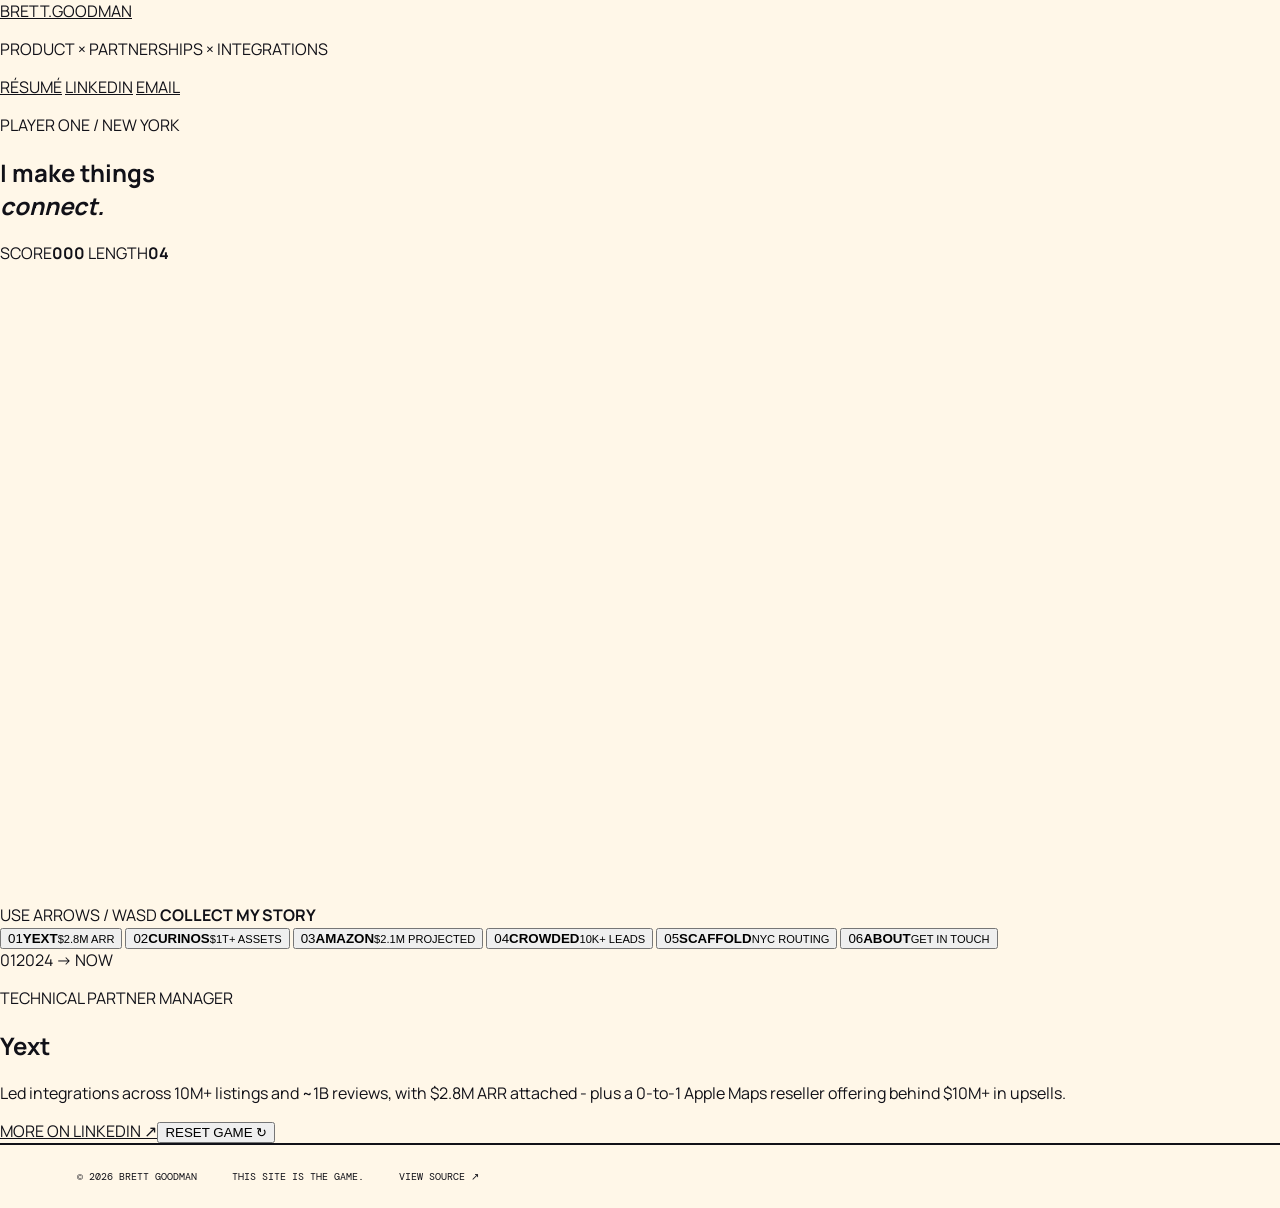
==== 1-index.html @ eaa5b6fe "Make Snake the site navigation" ====
<!doctype html>
<html lang="en">
<head>
  <meta charset="utf-8">
  <meta name="viewport" content="width=device-width,initial-scale=1,viewport-fit=cover">
  <meta name="description" content="Brett Goodman connects products, platforms, and people. Play the site to explore his work.">
  <meta name="theme-color" content="#0b0d14">
  <title>Brett Goodman - product, partnerships, integrations</title>
  <link rel="preconnect" href="https://fonts.googleapis.com">
  <link rel="preconnect" href="https://fonts.gstatic.com" crossorigin>
  <link href="https://fonts.googleapis.com/css2?family=DM+Mono:wght@400;500&family=Instrument+Serif:ital@0;1&family=Manrope:wght@600;700;800&display=swap" rel="stylesheet">
  <link rel="stylesheet" href="styles.css">
</head>
<body>
  <main class="shell">
    <header class="topbar">
      <a class="wordmark" href="#board" aria-label="Brett Goodman home"><span class="status-dot"></span>BRETT.GOODMAN</a>
      <p class="role">PRODUCT <span>×</span> PARTNERSHIPS <span>×</span> INTEGRATIONS</p>
      <nav aria-label="Contact links">
        <a href="/Brett_Goodman_Resume.pdf">RÉSUMÉ</a>
        <a href="https://www.linkedin.com/in/brettgoodman11">LINKEDIN</a>
        <a href="mailto:brettgoodman11@gmail.com">EMAIL</a>
      </nav>
    </header>

    <section class="game-shell" id="board" aria-labelledby="intro-title">
      <div class="game-hud">
        <div class="intro-lockup">
          <p>PLAYER ONE / NEW YORK</p>
          <h1 id="intro-title">I make things<br><em>connect.</em></h1>
        </div>
        <div class="score" aria-live="polite">
          <span>SCORE</span><strong id="score-value">000</strong>
          <span>LENGTH</span><strong id="length-value">04</strong>
        </div>
      </div>

      <div class="playfield-wrap">
        <canvas id="snake-canvas" tabindex="0" aria-label="Snake résumé. Use arrow keys or WASD to collect work pellets."></canvas>
        <div class="board-copy" aria-hidden="true">
          <span>USE ARROWS / WASD</span>
          <b>COLLECT MY STORY</b>
        </div>
        <div class="game-toast" id="game-toast" role="status"></div>
      </div>

      <div class="content-strip" id="content-strip" aria-label="Explore Brett's work">
        <button class="content-card active" data-node="yext"><span>01</span><b>YEXT</b><small>$2.8M ARR</small></button>
        <button class="content-card" data-node="curinos"><span>02</span><b>CURINOS</b><small>$1T+ ASSETS</small></button>
        <button class="content-card" data-node="amazon"><span>03</span><b>AMAZON</b><small>$2.1M PROJECTED</small></button>
        <button class="content-card" data-node="crowded"><span>04</span><b>CROWDED</b><small>10K+ LEADS</small></button>
        <button class="content-card" data-node="scaffold"><span>05</span><b>SCAFFOLD</b><small>NYC ROUTING</small></button>
        <button class="content-card" data-node="about"><span>06</span><b>ABOUT</b><small>GET IN TOUCH</small></button>
      </div>

      <div class="mobile-controls" aria-label="Snake controls">
        <button data-direction="up" aria-label="Move up">↑</button>
        <div><button data-direction="left" aria-label="Move left">←</button><button data-direction="down" aria-label="Move down">↓</button><button data-direction="right" aria-label="Move right">→</button></div>
      </div>
    </section>

    <section class="detail-dock" id="detail-dock" aria-live="polite">
      <div class="detail-index"><span id="detail-number">01</span><span id="detail-year">2024 → NOW</span></div>
      <div class="detail-main"><p id="detail-kicker">TECHNICAL PARTNER MANAGER</p><h2 id="detail-title">Yext</h2><p id="detail-copy">Led integrations across 10M+ listings and ~1B reviews, with $2.8M ARR attached - plus a 0-to-1 Apple Maps reseller offering behind $10M+ in upsells.</p></div>
      <div class="detail-actions"><a id="detail-link" href="https://www.linkedin.com/in/brettgoodman11">MORE ON LINKEDIN ↗</a><button id="reset-game">RESET GAME ↻</button></div>
    </section>

    <footer><span>© 2026 BRETT GOODMAN</span><span>THIS SITE IS THE GAME.</span><a href="https://github.com/bgoodie11">VIEW SOURCE ↗</a></footer>
  </main>
  <script src="script.js"></script>
</body>
</html>
---- styles.css ----
:root{--cream:#fff7e8;--ink:#111118;--lime:#c8ff45;--coral:#ff6b4a;--blue:#76d8ff;--yellow:#ffd95a;--pink:#ff9dc6;--green:#9be49b}*{box-sizing:border-box}html{scroll-behavior:smooth}body{margin:0;background:var(--cream);color:var(--ink);font-family:Manrope,system-ui,sans-serif}a{color:inherit}.nav{height:70px;padding:0 clamp(20px,6vw,90px);display:flex;align-items:center;justify-content:space-between;position:absolute;z-index:5;width:100%}.logo{font-size:22px;font-weight:800;text-decoration:none}.logo span{color:var(--coral)}.nav nav{display:flex;gap:28px}.nav nav a{font:500 12px "DM Mono";text-decoration:none}.hero{min-height:60vh;padding:120px clamp(24px,9vw,145px) 55px;display:flex;flex-direction:column;justify-content:center;background-image:radial-gradient(rgba(17,17,24,.08) 1px,transparent 1px);background-size:26px 26px}.hello-tag{font:500 11px "DM Mono";letter-spacing:.13em}.hero h1{font-family:"Instrument Serif",Georgia,serif;font-size:clamp(82px,13vw,185px);font-weight:400;letter-spacing:-.055em;line-height:.83;margin:22px 0 35px}.hero h1 em{font-weight:400;color:var(--coral)}.intro{font-size:clamp(17px,2vw,25px);line-height:1.45;font-weight:600;margin:0}.hero-links{display:flex;align-items:center;gap:18px;margin-top:30px;flex-wrap:wrap}.play-pill,.resume-pill{display:inline-block;border:2px solid var(--ink);border-radius:100px;padding:15px 20px;text-decoration:none;font:500 11px "DM Mono"}.play-pill{background:var(--ink);color:#fff;box-shadow:4px 4px 0 var(--lime)}.play-pill b{color:var(--lime);margin-left:12px}.resume-pill{background:var(--cream)}.play-section,.work{padding:34px clamp(20px,7vw,105px) 95px}.play-section{background:#151521;color:#fff}.game{border:2px solid #fff;border-radius:22px;overflow:hidden;box-shadow:9px 9px 0 var(--coral);background:#0d0e17}.game-bar{min-height:50px;border-bottom:2px solid #fff;display:flex;align-items:center;padding:8px 18px;gap:22px;font:10px "DM Mono";flex-wrap:wrap}.game-bar span:first-child{margin-right:auto}.game-bar i{display:inline-block;width:8px;height:8px;border-radius:50%;background:var(--lime);margin-right:7px}.game-bar .mission{color:#a7a7b5}.game-bar .mission b{color:var(--lime)}.game-bar button{color:#fff;background:none;border:1px solid #555566;border-radius:30px;padding:6px 10px;font:9px "DM Mono";cursor:pointer}.canvas-wrap{height:min(58vw,600px);min-height:430px;position:relative}canvas{width:100%;height:100%;display:block;outline:none;cursor:default}.game-toast{position:absolute;left:50%;top:22px;transform:translate(-50%,-12px);opacity:0;pointer-events:none;background:var(--lime);color:var(--ink);border:2px solid var(--ink);border-radius:100px;padding:10px 16px;font:600 10px "DM Mono";transition:.2s}.game-toast.show{opacity:1;transform:translate(-50%,0)}.game.crash{animation:crash-shake .55s cubic-bezier(.36,.07,.19,.97)}.game.crash .canvas-wrap::after{content:"CRASH";position:absolute;inset:0;z-index:3;display:grid;place-items:center;background:rgba(255,40,35,.72);color:#fff;font:800 clamp(52px,12vw,150px) Manrope,sans-serif;letter-spacing:-.07em;pointer-events:none;animation:crash-flash .62s both}@keyframes crash-shake{10%,90%{transform:translateX(-3px)}20%,80%{transform:translateX(7px)}30%,50%,70%{transform:translateX(-12px)}40%,60%{transform:translateX(12px)}}@keyframes crash-flash{0%{opacity:0}12%{opacity:1}65%{opacity:.9}100%{opacity:0}}.game-hint{margin:0;border-top:2px solid #fff;padding:10px 18px;color:#a7a7b5;font:9px "DM Mono";letter-spacing:.08em}.mobile-controls{display:none;padding:12px;text-align:center;border-top:2px solid #fff}.mobile-controls button{width:48px;height:40px;background:var(--cream);color:var(--ink);border:2px solid var(--ink);border-radius:8px;margin:2px;font-size:18px}.work{padding-top:85px}.big-card{padding:50px;border:3px solid var(--ink);border-radius:24px;min-height:390px;display:flex;flex-direction:column;justify-content:space-between;box-shadow:9px 9px 0 var(--ink)}.big-card small,.tile small{font:500 10px "DM Mono"}.big-card h3{font-size:clamp(80px,13vw,170px);letter-spacing:-.09em;line-height:.7;margin:25px 0}.big-card p{font-size:clamp(20px,3vw,35px);font-weight:700;line-height:1.2}.big-card b{font:600 12px "DM Mono";align-self:flex-end}.coral{background:#fff;color:var(--ink)}.tile-grid{display:grid;grid-template-columns:repeat(2,1fr);gap:18px;margin-top:28px}.tile{min-height:280px;border:3px solid var(--ink);border-radius:20px;padding:28px;display:flex;flex-direction:column;justify-content:space-between;text-decoration:none;transition:.15s}.tile:hover{transform:translate(-4px,-4px);box-shadow:7px 7px 0 var(--ink)}.tile h3{font-size:clamp(38px,5vw,68px);letter-spacing:-.06em;margin:20px 0}.tile p{font-weight:700;line-height:1.6}.yellow{background:#ff9900}.blue{background:#7bafd4;color:#13294b}.pink{background:#246bfd;color:#fff}.green{background:#6d50ff;color:#fff}.black{background:#c8ff45;color:var(--ink)}.work-links{display:flex;justify-content:flex-end;gap:28px;margin-top:35px;font:600 11px "DM Mono"}footer{padding:25px clamp(20px,6vw,90px);display:flex;gap:35px;font:10px "DM Mono";border-top:2px solid var(--ink)}footer a{text-decoration:none}dialog{max-width:480px;width:calc(100% - 30px);border:3px solid var(--ink);border-radius:20px;background:var(--cream);color:var(--ink);padding:38px;box-shadow:9px 9px 0 var(--coral)}dialog::backdrop{background:rgba(17,17,24,.72)}dialog h2{font-size:42px;letter-spacing:-.05em;margin:10px 0}dialog>p:not(.dialog-tag){font-size:17px;line-height:1.6}.dialog-tag{font:500 10px "DM Mono";color:#555}#dialog-link[hidden]{display:none!important}#dialog-linkedin[hidden]{display:none!important}#dialog-link{display:inline-block;margin-top:15px;background:var(--ink);color:#fff;padding:10px 15px;border-radius:30px;text-decoration:none;font:10px "DM Mono"}.dialog-close{position:absolute;right:15px;top:12px;background:none;border:0;font-size:27px;cursor:pointer}@media(max-width:760px){.nav nav a:not(:last-child){display:none}.hero{min-height:70vh;padding-top:105px}.hero h1{font-size:24vw}.hero-links{align-items:flex-start;flex-direction:column}.play-section{padding-top:24px}.canvas-wrap{height:500px}.mobile-controls{display:block}.game-bar{gap:12px}.game-bar .mission{order:5;width:100%}.tile-grid{grid-template-columns:1fr}.tile{min-height:240px}.big-card{min-height:320px}.big-card h3{font-size:23vw}.work-links{justify-content:flex-start;flex-direction:column;gap:15px}footer{display:block;line-height:2}}@media(prefers-reduced-motion:reduce){*{scroll-behavior:auto!important;transition:none!important}}
dialog.win{background:var(--lime);border-width:4px;box-shadow:14px 14px 0 var(--coral)}
dialog.win::backdrop{background:rgba(17,17,24,.6)}
dialog.win[open]{animation:win-pop .6s cubic-bezier(.2,1.5,.35,1) both,win-glow 1.4s ease-in-out .7s infinite alternate}
dialog.win .dialog-tag{color:var(--ink);font-size:11px}
dialog.win h2{font-size:clamp(58px,10vw,88px);margin:8px 0}
@keyframes win-pop{0%{transform:scale(.55) rotate(-4deg);opacity:0}65%{transform:scale(1.07) rotate(1.2deg);opacity:1}100%{transform:scale(1) rotate(0)}}
@keyframes win-glow{from{box-shadow:14px 14px 0 var(--coral)}to{box-shadow:14px 14px 0 var(--coral),0 0 70px rgba(200,255,69,.8)}}
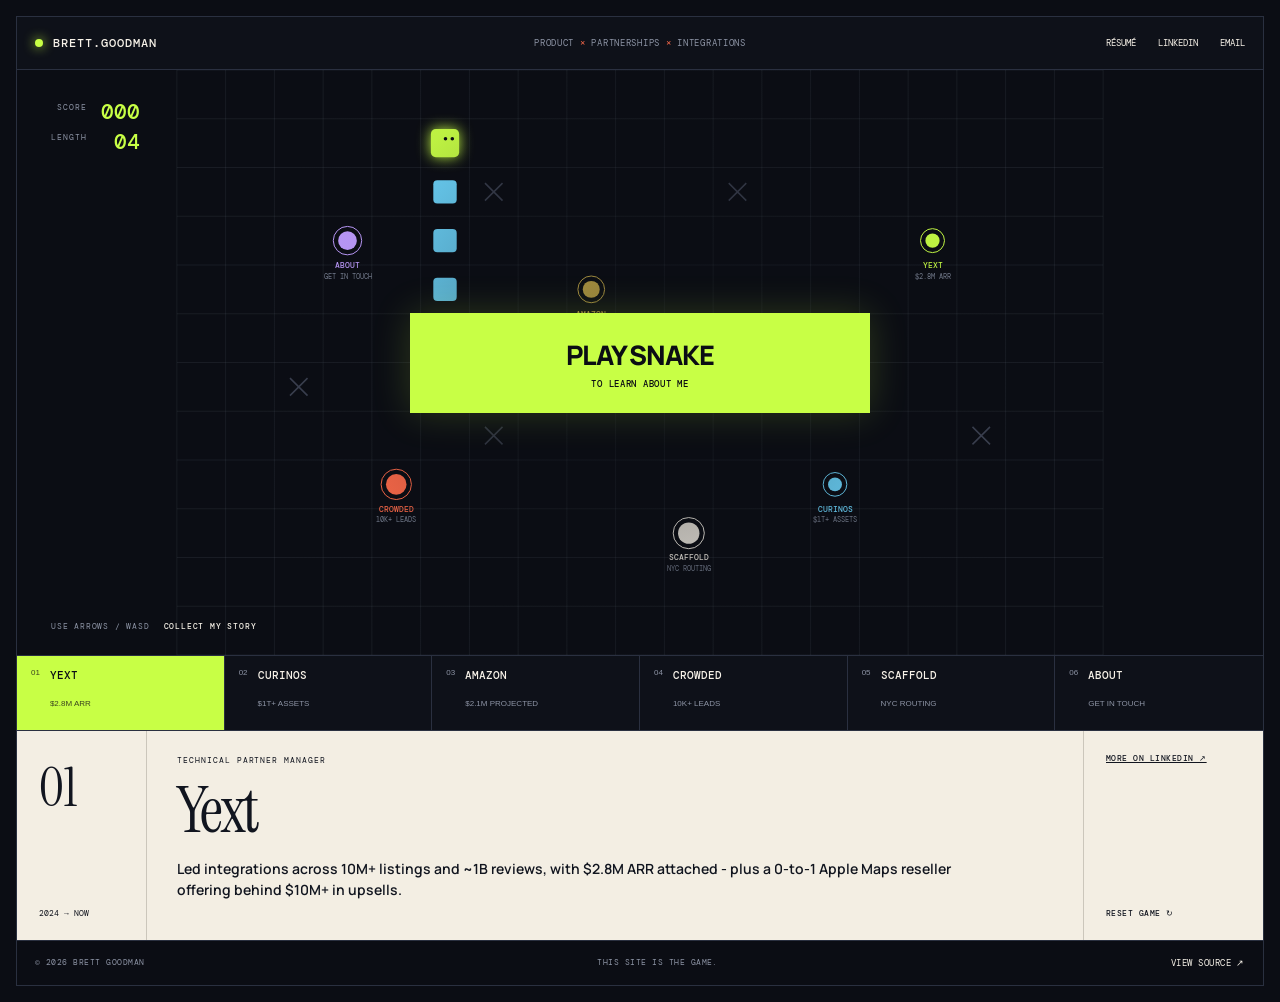
==== commit cc366d4c: "Add Snake win animation after all six pickups" ====
--- a/1-index.html
+++ b/1-index.html
@@ -25,10 +25,6 @@
 
     <section class="game-shell" id="board" aria-labelledby="intro-title">
       <div class="game-hud">
-        <div class="intro-lockup">
-          <p>PLAYER ONE / NEW YORK</p>
-          <h1 id="intro-title">I make things<br><em>connect.</em></h1>
-        </div>
         <div class="score" aria-live="polite">
           <span>SCORE</span><strong id="score-value">000</strong>
           <span>LENGTH</span><strong id="length-value">04</strong>
@@ -36,12 +32,32 @@
       </div>
 
       <div class="playfield-wrap">
-        <canvas id="snake-canvas" tabindex="0" aria-label="Snake résumé. Use arrow keys or WASD to collect work pellets."></canvas>
+        <canvas id="snake-canvas" tabindex="0" aria-label="Snake résumé. Start the game, then use arrow keys or WASD to turn the snake and collect work pellets."></canvas>
+        <div class="start-overlay" id="start-overlay">
+          <button id="start-game"><span>PLAY SNAKE</span><strong>TO LEARN ABOUT ME</strong></button>
+        </div>
+        <div class="crash-overlay" id="crash-overlay" aria-hidden="true">
+          <p class="crash-word">CRASH</p>
+          <button id="try-again"><span>TRY AGAIN</span></button>
+        </div>
+        <div class="win-overlay" id="win-overlay" aria-hidden="true">
+          <div class="win-burst" aria-hidden="true"></div>
+          <p class="win-word">YOU WIN</p>
+          <p class="win-sub">ALL 6 COLLECTED / SCORE 600</p>
+          <button id="play-again"><span>PLAY AGAIN</span></button>
+        </div>
         <div class="board-copy" aria-hidden="true">
           <span>USE ARROWS / WASD</span>
           <b>COLLECT MY STORY</b>
         </div>
         <div class="game-toast" id="game-toast" role="status"></div>
+      </div>
+
+
+
+      <div class="mobile-controls" aria-label="Snake controls">
+        <button data-direction="up" aria-label="Move up">↑</button>
+        <div><button data-direction="left" aria-label="Move left">←</button><button data-direction="down" aria-label="Move down">↓</button><button data-direction="right" aria-label="Move right">→</button></div>
       </div>
 
       <div class="content-strip" id="content-strip" aria-label="Explore Brett's work">
@@ -52,11 +68,6 @@
         <button class="content-card" data-node="scaffold"><span>05</span><b>SCAFFOLD</b><small>NYC ROUTING</small></button>
         <button class="content-card" data-node="about"><span>06</span><b>ABOUT</b><small>GET IN TOUCH</small></button>
       </div>
-
-      <div class="mobile-controls" aria-label="Snake controls">
-        <button data-direction="up" aria-label="Move up">↑</button>
-        <div><button data-direction="left" aria-label="Move left">←</button><button data-direction="down" aria-label="Move down">↓</button><button data-direction="right" aria-label="Move right">→</button></div>
-      </div>
     </section>
 
     <section class="detail-dock" id="detail-dock" aria-live="polite">
@@ -65,8 +76,9 @@
       <div class="detail-actions"><a id="detail-link" href="https://www.linkedin.com/in/brettgoodman11">MORE ON LINKEDIN ↗</a><button id="reset-game">RESET GAME ↻</button></div>
     </section>
 
-    <footer><span>© 2026 BRETT GOODMAN</span><span>THIS SITE IS THE GAME.</span><a href="https://github.com/bgoodie11">VIEW SOURCE ↗</a></footer>
+    <footer><span>© 2026 BRETT GOODMAN</span><span>THIS SITE IS THE GAME.</span><nav class="play-links" aria-label="Contact links"><a href="/Brett_Goodman_Resume.pdf">RÉSUMÉ</a><a href="https://www.linkedin.com/in/brettgoodman11">LINKEDIN</a><a href="mailto:brettgoodman11@gmail.com">EMAIL</a></nav><a href="https://github.com/bgoodie11">VIEW SOURCE ↗</a></footer>
   </main>
   <script src="script.js"></script>
 </body>
 </html>
+
--- a/styles.css
+++ b/styles.css
@@ -1,8 +1,38 @@
-:root{--cream:#fff7e8;--ink:#111118;--lime:#c8ff45;--coral:#ff6b4a;--blue:#76d8ff;--yellow:#ffd95a;--pink:#ff9dc6;--green:#9be49b}*{box-sizing:border-box}html{scroll-behavior:smooth}body{margin:0;background:var(--cream);color:var(--ink);font-family:Manrope,system-ui,sans-serif}a{color:inherit}.nav{height:70px;padding:0 clamp(20px,6vw,90px);display:flex;align-items:center;justify-content:space-between;position:absolute;z-index:5;width:100%}.logo{font-size:22px;font-weight:800;text-decoration:none}.logo span{color:var(--coral)}.nav nav{display:flex;gap:28px}.nav nav a{font:500 12px "DM Mono";text-decoration:none}.hero{min-height:60vh;padding:120px clamp(24px,9vw,145px) 55px;display:flex;flex-direction:column;justify-content:center;background-image:radial-gradient(rgba(17,17,24,.08) 1px,transparent 1px);background-size:26px 26px}.hello-tag{font:500 11px "DM Mono";letter-spacing:.13em}.hero h1{font-family:"Instrument Serif",Georgia,serif;font-size:clamp(82px,13vw,185px);font-weight:400;letter-spacing:-.055em;line-height:.83;margin:22px 0 35px}.hero h1 em{font-weight:400;color:var(--coral)}.intro{font-size:clamp(17px,2vw,25px);line-height:1.45;font-weight:600;margin:0}.hero-links{display:flex;align-items:center;gap:18px;margin-top:30px;flex-wrap:wrap}.play-pill,.resume-pill{display:inline-block;border:2px solid var(--ink);border-radius:100px;padding:15px 20px;text-decoration:none;font:500 11px "DM Mono"}.play-pill{background:var(--ink);color:#fff;box-shadow:4px 4px 0 var(--lime)}.play-pill b{color:var(--lime);margin-left:12px}.resume-pill{background:var(--cream)}.play-section,.work{padding:34px clamp(20px,7vw,105px) 95px}.play-section{background:#151521;color:#fff}.game{border:2px solid #fff;border-radius:22px;overflow:hidden;box-shadow:9px 9px 0 var(--coral);background:#0d0e17}.game-bar{min-height:50px;border-bottom:2px solid #fff;display:flex;align-items:center;padding:8px 18px;gap:22px;font:10px "DM Mono";flex-wrap:wrap}.game-bar span:first-child{margin-right:auto}.game-bar i{display:inline-block;width:8px;height:8px;border-radius:50%;background:var(--lime);margin-right:7px}.game-bar .mission{color:#a7a7b5}.game-bar .mission b{color:var(--lime)}.game-bar button{color:#fff;background:none;border:1px solid #555566;border-radius:30px;padding:6px 10px;font:9px "DM Mono";cursor:pointer}.canvas-wrap{height:min(58vw,600px);min-height:430px;position:relative}canvas{width:100%;height:100%;display:block;outline:none;cursor:default}.game-toast{position:absolute;left:50%;top:22px;transform:translate(-50%,-12px);opacity:0;pointer-events:none;background:var(--lime);color:var(--ink);border:2px solid var(--ink);border-radius:100px;padding:10px 16px;font:600 10px "DM Mono";transition:.2s}.game-toast.show{opacity:1;transform:translate(-50%,0)}.game.crash{animation:crash-shake .55s cubic-bezier(.36,.07,.19,.97)}.game.crash .canvas-wrap::after{content:"CRASH";position:absolute;inset:0;z-index:3;display:grid;place-items:center;background:rgba(255,40,35,.72);color:#fff;font:800 clamp(52px,12vw,150px) Manrope,sans-serif;letter-spacing:-.07em;pointer-events:none;animation:crash-flash .62s both}@keyframes crash-shake{10%,90%{transform:translateX(-3px)}20%,80%{transform:translateX(7px)}30%,50%,70%{transform:translateX(-12px)}40%,60%{transform:translateX(12px)}}@keyframes crash-flash{0%{opacity:0}12%{opacity:1}65%{opacity:.9}100%{opacity:0}}.game-hint{margin:0;border-top:2px solid #fff;padding:10px 18px;color:#a7a7b5;font:9px "DM Mono";letter-spacing:.08em}.mobile-controls{display:none;padding:12px;text-align:center;border-top:2px solid #fff}.mobile-controls button{width:48px;height:40px;background:var(--cream);color:var(--ink);border:2px solid var(--ink);border-radius:8px;margin:2px;font-size:18px}.work{padding-top:85px}.big-card{padding:50px;border:3px solid var(--ink);border-radius:24px;min-height:390px;display:flex;flex-direction:column;justify-content:space-between;box-shadow:9px 9px 0 var(--ink)}.big-card small,.tile small{font:500 10px "DM Mono"}.big-card h3{font-size:clamp(80px,13vw,170px);letter-spacing:-.09em;line-height:.7;margin:25px 0}.big-card p{font-size:clamp(20px,3vw,35px);font-weight:700;line-height:1.2}.big-card b{font:600 12px "DM Mono";align-self:flex-end}.coral{background:#fff;color:var(--ink)}.tile-grid{display:grid;grid-template-columns:repeat(2,1fr);gap:18px;margin-top:28px}.tile{min-height:280px;border:3px solid var(--ink);border-radius:20px;padding:28px;display:flex;flex-direction:column;justify-content:space-between;text-decoration:none;transition:.15s}.tile:hover{transform:translate(-4px,-4px);box-shadow:7px 7px 0 var(--ink)}.tile h3{font-size:clamp(38px,5vw,68px);letter-spacing:-.06em;margin:20px 0}.tile p{font-weight:700;line-height:1.6}.yellow{background:#ff9900}.blue{background:#7bafd4;color:#13294b}.pink{background:#246bfd;color:#fff}.green{background:#6d50ff;color:#fff}.black{background:#c8ff45;color:var(--ink)}.work-links{display:flex;justify-content:flex-end;gap:28px;margin-top:35px;font:600 11px "DM Mono"}footer{padding:25px clamp(20px,6vw,90px);display:flex;gap:35px;font:10px "DM Mono";border-top:2px solid var(--ink)}footer a{text-decoration:none}dialog{max-width:480px;width:calc(100% - 30px);border:3px solid var(--ink);border-radius:20px;background:var(--cream);color:var(--ink);padding:38px;box-shadow:9px 9px 0 var(--coral)}dialog::backdrop{background:rgba(17,17,24,.72)}dialog h2{font-size:42px;letter-spacing:-.05em;margin:10px 0}dialog>p:not(.dialog-tag){font-size:17px;line-height:1.6}.dialog-tag{font:500 10px "DM Mono";color:#555}#dialog-link[hidden]{display:none!important}#dialog-linkedin[hidden]{display:none!important}#dialog-link{display:inline-block;margin-top:15px;background:var(--ink);color:#fff;padding:10px 15px;border-radius:30px;text-decoration:none;font:10px "DM Mono"}.dialog-close{position:absolute;right:15px;top:12px;background:none;border:0;font-size:27px;cursor:pointer}@media(max-width:760px){.nav nav a:not(:last-child){display:none}.hero{min-height:70vh;padding-top:105px}.hero h1{font-size:24vw}.hero-links{align-items:flex-start;flex-direction:column}.play-section{padding-top:24px}.canvas-wrap{height:500px}.mobile-controls{display:block}.game-bar{gap:12px}.game-bar .mission{order:5;width:100%}.tile-grid{grid-template-columns:1fr}.tile{min-height:240px}.big-card{min-height:320px}.big-card h3{font-size:23vw}.work-links{justify-content:flex-start;flex-direction:column;gap:15px}footer{display:block;line-height:2}}@media(prefers-reduced-motion:reduce){*{scroll-behavior:auto!important;transition:none!important}}
-dialog.win{background:var(--lime);border-width:4px;box-shadow:14px 14px 0 var(--coral)}
-dialog.win::backdrop{background:rgba(17,17,24,.6)}
-dialog.win[open]{animation:win-pop .6s cubic-bezier(.2,1.5,.35,1) both,win-glow 1.4s ease-in-out .7s infinite alternate}
-dialog.win .dialog-tag{color:var(--ink);font-size:11px}
-dialog.win h2{font-size:clamp(58px,10vw,88px);margin:8px 0}
-@keyframes win-pop{0%{transform:scale(.55) rotate(-4deg);opacity:0}65%{transform:scale(1.07) rotate(1.2deg);opacity:1}100%{transform:scale(1) rotate(0)}}
-@keyframes win-glow{from{box-shadow:14px 14px 0 var(--coral)}to{box-shadow:14px 14px 0 var(--coral),0 0 70px rgba(200,255,69,.8)}}
+:root{--bg:#0b0d14;--panel:#11151f;--line:#2a3040;--ink:#f7f2e8;--muted:#8d94a5;--lime:#c8ff45;--blue:#6ed8ff;--coral:#ff6b4a;--yellow:#ffd95a}*{box-sizing:border-box}html{background:var(--bg);scroll-behavior:smooth}body{margin:0;background:var(--bg);color:var(--ink);font-family:"DM Mono",monospace}.shell{min-height:100vh;padding:16px}.topbar{height:54px;border:1px solid var(--line);display:grid;grid-template-columns:1fr auto 1fr;align-items:center;padding:0 18px;background:#0e1119}.wordmark{color:var(--ink);text-decoration:none;font-size:12px;font-weight:500;letter-spacing:.08em}.status-dot{display:inline-block;width:8px;height:8px;border-radius:50%;background:var(--lime);box-shadow:0 0 12px var(--lime);margin-right:10px}.role{font-size:9px;letter-spacing:.08em;color:var(--muted)}.role span{color:var(--coral)}nav{display:flex;justify-content:flex-end;gap:22px}nav a,footer a{color:var(--ink);font-size:9px;text-decoration:none}nav a:hover,footer a:hover{color:var(--lime)}.game-shell{border:1px solid var(--line);border-top:0;background:var(--panel)}.game-hud{display:flex;justify-content:space-between;align-items:flex-start;padding:28px 34px 20px;position:absolute;z-index:2;pointer-events:none;width:calc(100% - 34px)}.intro-lockup p{font-size:9px;color:var(--lime);letter-spacing:.15em;margin:0 0 10px}.intro-lockup h1{font-family:"Instrument Serif",serif;font-size:clamp(48px,5.7vw,84px);font-weight:400;line-height:.78;letter-spacing:-.045em;margin:0}.intro-lockup h1 em{color:var(--lime);font-weight:400}.score{display:grid;grid-template-columns:auto auto;gap:2px 14px;text-align:right}.score span{font-size:8px;color:var(--muted);letter-spacing:.12em;padding-top:4px}.score strong{font:500 21px "DM Mono";color:var(--lime)}.playfield-wrap{height:clamp(510px,65vh,700px);position:relative;overflow:hidden;background:radial-gradient(circle at 35% 30%,rgba(58,74,92,.18),transparent 40%)}canvas{width:100%;height:100%;display:block;outline:none}.board-copy{position:absolute;left:34px;bottom:24px;display:flex;gap:14px;align-items:center;font-size:8px;color:var(--muted);letter-spacing:.1em;pointer-events:none}.board-copy b{color:var(--ink);font-weight:500}.game-toast{position:absolute;left:50%;top:22px;transform:translate(-50%,-10px);opacity:0;background:var(--lime);color:var(--bg);border-radius:4px;padding:9px 14px;font-size:9px;transition:.18s;pointer-events:none}.game-toast.show{opacity:1;transform:translate(-50%,0)}.content-strip{display:grid;grid-template-columns:repeat(6,1fr);border-top:1px solid var(--line)}.content-card{appearance:none;border:0;border-right:1px solid var(--line);background:#0e1119;color:var(--ink);min-height:74px;text-align:left;padding:12px 14px;display:grid;grid-template-columns:auto 1fr;gap:6px 10px;cursor:pointer}.content-card:last-child{border-right:0}.content-card span{font-size:8px;color:var(--muted)}.content-card b{font:500 11px "DM Mono"}.content-card small{grid-column:2;font-size:8px;color:var(--muted)}.content-card:hover,.content-card.active{background:var(--lime);color:var(--bg)}.content-card.active span,.content-card.active small,.content-card:hover span,.content-card:hover small{color:#3c461f}.detail-dock{border:1px solid var(--line);border-top:0;display:grid;grid-template-columns:130px minmax(0,1fr) 180px;min-height:210px;background:#f3eee3;color:#11151f}.detail-index{border-right:1px solid #cbc6bb;display:flex;flex-direction:column;justify-content:space-between;padding:22px}.detail-index span:first-child{font:400 54px "Instrument Serif"}.detail-index span:last-child{font-size:8px}.detail-main{padding:24px 30px}.detail-main>p:first-child{font-size:8px;letter-spacing:.12em;margin:0}.detail-main h2{font:400 clamp(48px,5vw,72px) "Instrument Serif";letter-spacing:-.04em;margin:4px 0 6px}.detail-main>p:last-child{font-family:Manrope,sans-serif;font-size:14px;font-weight:600;line-height:1.5;max-width:780px;margin:0}.detail-actions{border-left:1px solid #cbc6bb;padding:22px;display:flex;flex-direction:column;justify-content:space-between}.detail-actions a,.detail-actions button{font:500 8px "DM Mono";letter-spacing:.06em;color:#11151f}#detail-link.mega{display:block;background:#c8ff45;border:1px solid #11151f;padding:18px 16px;font:800 clamp(18px,1.8vw,26px) Manrope,sans-serif;letter-spacing:-.02em;text-align:center;text-decoration:none;color:#11151f}#detail-link.mega:hover{background:#11151f;color:#c8ff45}.detail-actions button{background:transparent;border:0;text-align:left;padding:0;cursor:pointer}footer{border:1px solid var(--line);border-top:0;padding:16px 18px;display:flex;justify-content:space-between;color:var(--muted);font-size:8px;letter-spacing:.06em}.mobile-controls{display:none}.game-shell.crash{animation:shake .4s linear}@keyframes shake{25%{transform:translateX(-4px)}50%{transform:translateX(4px)}75%{transform:translateX(-2px)}}@media(max-width:800px){.shell{padding:8px}.topbar{height:auto;min-height:58px;grid-template-columns:1fr auto;padding:10px 12px}.role{display:none}nav a:first-child{display:none}nav{gap:12px}.game-hud{position:absolute;padding:20px 18px;width:calc(100% - 18px)}.intro-lockup h1{font-size:48px}.score strong{font-size:17px}.playfield-wrap{height:470px}.board-copy{left:18px;bottom:16px}.content-strip{grid-template-columns:repeat(2,1fr)}.content-card{border-bottom:1px solid var(--line);min-height:64px}.mobile-controls{display:block;border-bottom:1px solid var(--line);padding:14px 8px 16px;text-align:center;background:#0e1119}.mobile-controls button{width:58px;height:48px;margin:4px;border:1.5px solid var(--lime);background:rgba(200,255,69,.09);color:var(--lime);border-radius:8px;font-size:22px;line-height:1;box-shadow:0 0 14px rgba(200,255,69,.14)}.mobile-controls button:active{background:var(--lime);color:var(--bg)}.detail-dock{grid-template-columns:70px 1fr;min-height:230px}.detail-index{padding:16px 12px}.detail-index span:first-child{font-size:38px}.detail-main{padding:18px}.detail-main h2{font-size:48px}.detail-main>p:last-child{font-size:12px}.detail-actions{grid-column:1/-1;border-left:0;border-top:1px solid #cbc6bb;flex-direction:row;padding:12px}#detail-link.mega{flex:1;padding:16px 12px}footer span:nth-child(2){display:none}}@media(max-width:450px){.intro-lockup h1{font-size:42px}.playfield-wrap{height:420px}.score{gap:1px 8px}.score strong{font-size:14px}.content-card{padding:10px}.detail-main h2{font-size:42px}}@media(prefers-reduced-motion:reduce){*{animation:none!important;transition:none!important}}
+.intro-lockup h1{font-size:clamp(42px,4.8vw,70px)}
+@media(max-width:800px){.intro-lockup h1{font-size:38px;line-height:.82}}
+@media(max-width:450px){.intro-lockup h1{font-size:34px}}
+/* No-headline composition: the playfield is the first impression. */
+.intro-lockup{padding-top:2px}
+.intro-lockup p{padding:7px 10px;border:1px solid rgba(200,255,69,.4);background:rgba(11,13,20,.84);border-radius:2px}
+@media(max-width:800px){.intro-lockup{padding-top:0}.intro-lockup p{padding:6px 8px}}
+.start-overlay{position:absolute;inset:0;z-index:3;display:grid;place-content:center;justify-items:center;gap:12px;background:radial-gradient(circle at center,rgba(11,13,20,.56),rgba(11,13,20,.06) 44%,transparent 66%);transition:opacity .25s,visibility .25s}.start-overlay.hidden{opacity:0;visibility:hidden;pointer-events:none}.start-overlay button{min-width:min(460px,76vw);padding:22px 24px;display:grid;grid-template-columns:auto 1fr auto;align-items:center;gap:14px;border:1px solid var(--lime);background:var(--lime);color:var(--bg);box-shadow:0 0 38px rgba(200,255,69,.18);cursor:pointer;text-align:left}.start-overlay button span{font:800 clamp(20px,2.1vw,32px) Manrope,sans-serif;letter-spacing:-.04em}.start-overlay button strong{font:500 9px "DM Mono";letter-spacing:.08em}.start-overlay button i{font:400 25px "DM Mono";font-style:normal}.start-overlay button:hover{background:var(--ink);transform:translateY(-2px)}.start-overlay small{font:400 8px "DM Mono";color:var(--muted);letter-spacing:.1em}.game-shell.playing .board-copy b{color:var(--lime)}
+@media(max-width:800px){.start-overlay{place-content:end center;padding-bottom:80px;background:linear-gradient(transparent 30%,rgba(11,13,20,.82) 72%)}.start-overlay button{min-width:calc(100vw - 54px);padding:17px 16px;grid-template-columns:1fr auto;gap:4px 10px}.start-overlay button span{font-size:21px}.start-overlay button strong{grid-column:1}.start-overlay button i{grid-column:2;grid-row:1/3}.start-overlay small{font-size:7px}}
+.start-overlay.hidden{display:none}
+/* Mobile pre-play stays quiet: the banner itself is the only instruction. */
+.start-overlay button{grid-template-columns:auto 1fr}
+@media(max-width:800px){.game-shell:not(.playing) .board-copy,.game-shell:not(.playing) .mobile-controls{display:none}.start-overlay{padding-bottom:66px}.start-overlay button{display:block;min-width:calc(100vw - 54px);text-align:left}.start-overlay button strong{display:block;margin-top:4px}}
+/* Arcade affordance: centered copy plus a quiet INSERT COIN-style pulse. */
+.start-overlay button{display:block;text-align:center;position:relative}.start-overlay button strong{display:block;margin-top:5px}.start-overlay button span{animation:cta-pulse 1.45s steps(2,end) infinite}@keyframes cta-pulse{0%,58%{opacity:1}59%,100%{opacity:.48}}
+@media(max-width:800px){.start-overlay button{text-align:center}.start-overlay button strong{margin-top:5px}}
+@media(prefers-reduced-motion:reduce){.start-overlay button span{animation:none}}
+
+/* Crash screen: full-board red takeover with TRY AGAIN restart. */
+.crash-overlay{position:absolute;inset:0;z-index:4;display:grid;place-content:center;justify-items:center;gap:12px;background:rgba(209,30,26,.84);opacity:0;visibility:hidden;pointer-events:none;transition:opacity .18s,visibility .18s}
+.game-shell.crashed .crash-overlay{opacity:1;visibility:visible;pointer-events:auto}
+.crash-word{font:800 clamp(72px,15vw,180px) Manrope,sans-serif;letter-spacing:-.07em;color:#fff;margin:0;text-shadow:0 0 34px rgba(0,0,0,.35);animation:crash-pop .32s both}
+.crash-sub{font:500 10px "DM Mono";letter-spacing:.16em;color:#ffd9d6;margin:0 0 8px}
+#try-again{min-width:min(340px,74vw);padding:18px 22px;display:block;text-align:center;border:1px solid #fff;background:#fff;color:#b3120e;box-shadow:0 0 34px rgba(0,0,0,.28);cursor:pointer}
+#try-again span{font:800 clamp(20px,2vw,28px) Manrope,sans-serif;letter-spacing:-.03em}
+#try-again strong{display:block;margin-top:5px;font:500 9px "DM Mono";letter-spacing:.1em;color:#8c2a24}
+#try-again:hover{background:var(--lime);border-color:var(--lime);color:var(--bg)}
+#try-again:hover strong{color:#3c461f}
+@keyframes crash-pop{0%{transform:scale(.72);opacity:0}100%{transform:scale(1);opacity:1}}
+@media(max-width:800px){.crash-word{font-size:23vw}.crash-overlay{gap:10px}#try-again{min-width:calc(100vw - 84px);padding:16px 14px}}
+@media(prefers-reduced-motion:reduce){.crash-word{animation:none}}
+
+/* Contact links live at the bottom once the game is underway. */
+.play-links{display:none;gap:22px}
+.game-shell.playing ~ footer .play-links{display:flex}
+@media(max-width:800px){footer{flex-wrap:wrap;row-gap:10px}}
+
